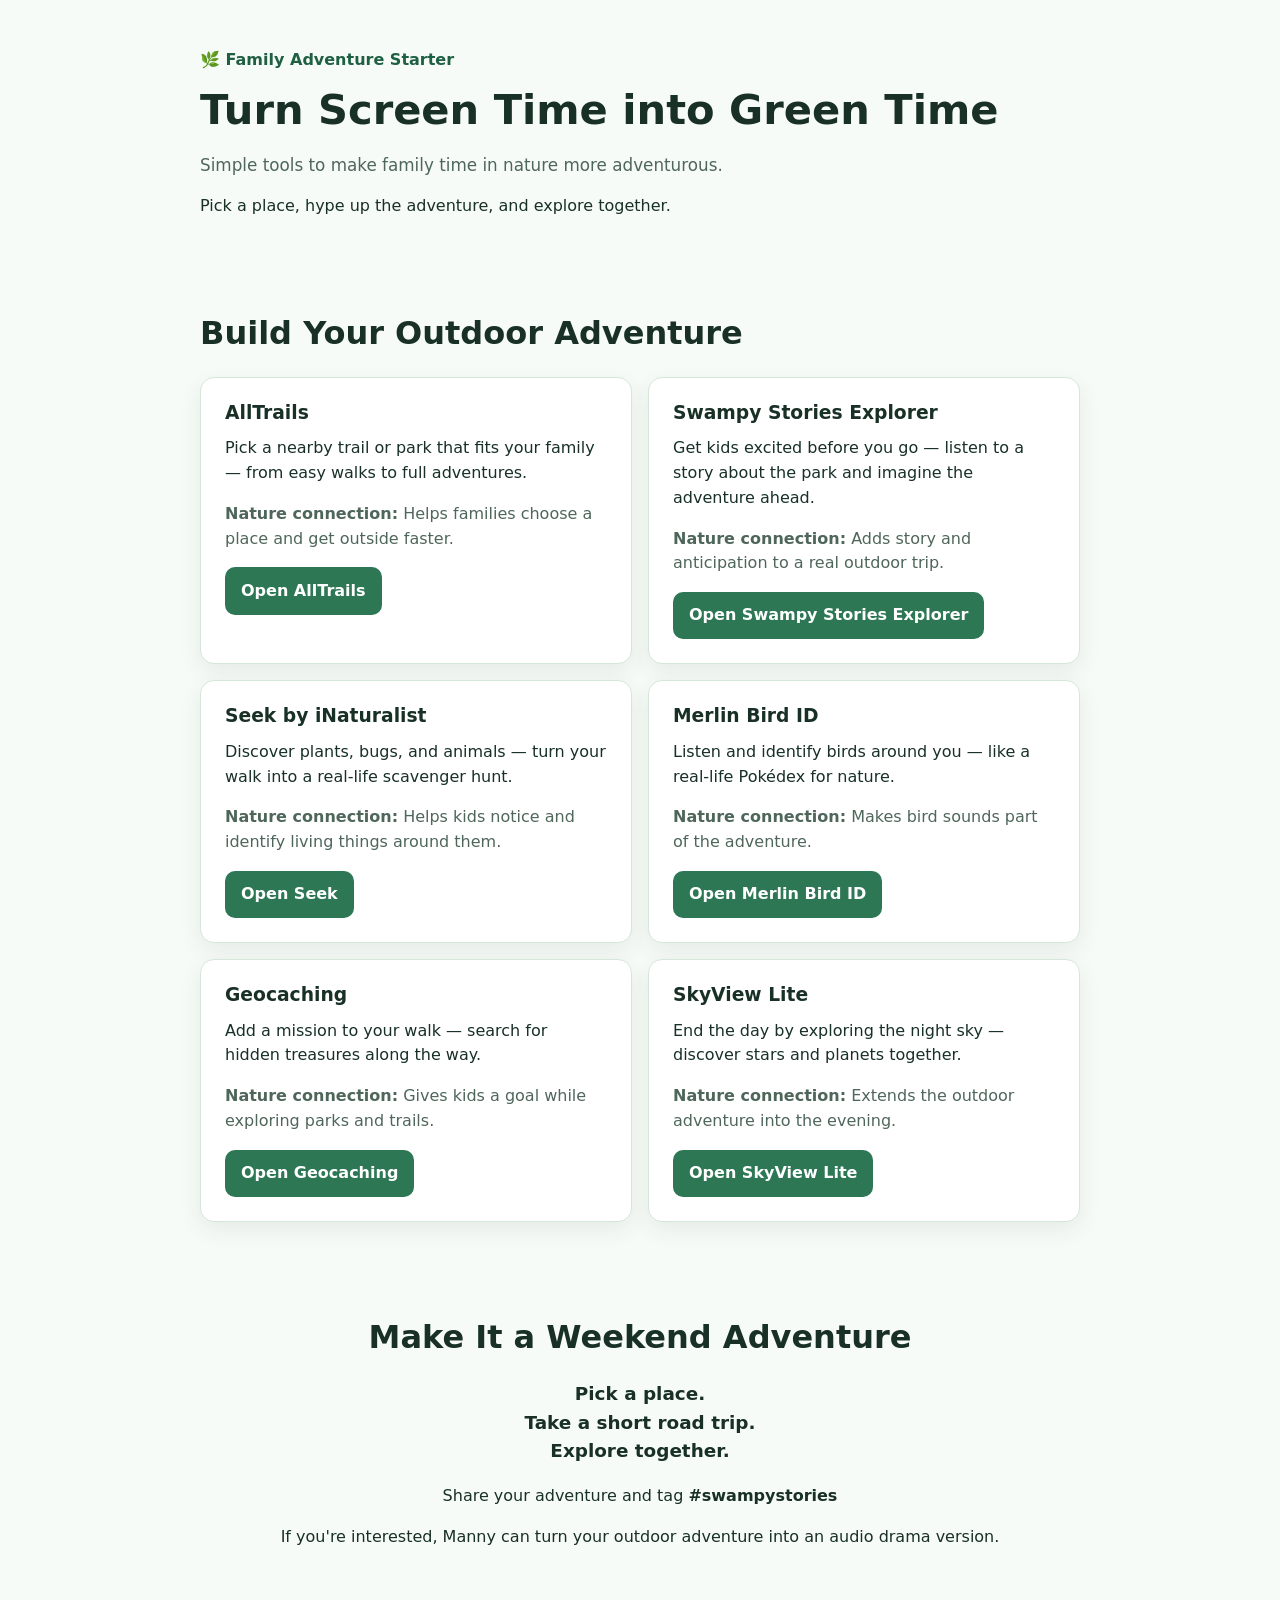
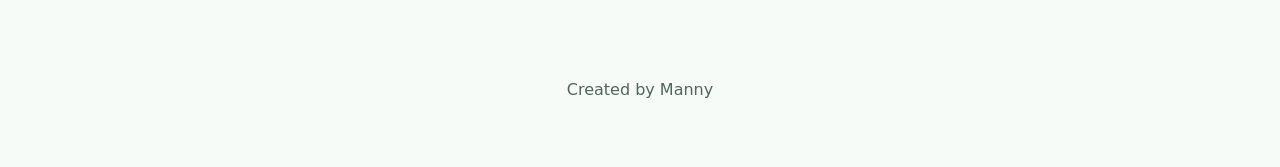
==== greentime/index.html @ 5a15d2e8 "Add greentime landing page for outdoor adventure campaign" ====
<!doctype html>
<html lang="en">
  <head>
    <meta charset="UTF-8" />
    <meta name="viewport" content="width=device-width, initial-scale=1.0" />
    <meta
      name="description"
      content="Simple tools to make family time in nature more adventurous."
    />
    <title>Turn Screen Time into Green Time</title>
    <link rel="stylesheet" href="styles.css" />
  </head>
  <body>
    <header class="hero">
      <div class="container">
        <!--
          QR CODE PLACEMENT (optional):
          Drop your QR image here later, for example:
          <img src="qr-greentime.png" alt="QR code for Green Time page" class="qr-code" />
        -->
        <p class="eyebrow">🌿 Family Adventure Starter</p>
        <h1>Turn Screen Time into Green Time</h1>
        <p class="subtitle">
          Simple tools to make family time in nature more adventurous.
        </p>
        <p class="intro">
          Pick a place, hype up the adventure, and explore together.
        </p>
      </div>
    </header>

    <main>
      <section class="apps" aria-labelledby="apps-heading">
        <div class="container">
          <h2 id="apps-heading">Build Your Outdoor Adventure</h2>

          <ul class="app-list">
            <li class="app-card">
              <h3>AllTrails</h3>
              <p>
                Pick a nearby trail or park that fits your family — from easy
                walks to full adventures.
              </p>
              <p class="nature-connection">
                <strong>Nature connection:</strong> Helps families choose a place
                and get outside faster.
              </p>
              <a
                class="button"
                href="https://www.alltrails.com/"
                target="_blank"
                rel="noopener noreferrer"
                >Open AllTrails</a
              >
            </li>

            <li class="app-card">
              <h3>Swampy Stories Explorer</h3>
              <p>
                Get kids excited before you go — listen to a story about the
                park and imagine the adventure ahead.
              </p>
              <p class="nature-connection">
                <strong>Nature connection:</strong> Adds story and anticipation to
                a real outdoor trip.
              </p>
              <a
                class="button"
                href="https://mannybuildstech.github.io/swampy-episode-explorer/"
                target="_blank"
                rel="noopener noreferrer"
                >Open Swampy Stories Explorer</a
              >
            </li>

            <li class="app-card">
              <h3>Seek by iNaturalist</h3>
              <p>
                Discover plants, bugs, and animals — turn your walk into a
                real-life scavenger hunt.
              </p>
              <p class="nature-connection">
                <strong>Nature connection:</strong> Helps kids notice and
                identify living things around them.
              </p>
              <a
                class="button"
                href="https://www.inaturalist.org/pages/seek_app"
                target="_blank"
                rel="noopener noreferrer"
                >Open Seek</a
              >
            </li>

            <li class="app-card">
              <h3>Merlin Bird ID</h3>
              <p>
                Listen and identify birds around you — like a real-life Pokédex
                for nature.
              </p>
              <p class="nature-connection">
                <strong>Nature connection:</strong> Makes bird sounds part of the
                adventure.
              </p>
              <a
                class="button"
                href="https://merlin.allaboutbirds.org/download/"
                target="_blank"
                rel="noopener noreferrer"
                >Open Merlin Bird ID</a
              >
            </li>

            <li class="app-card">
              <h3>Geocaching</h3>
              <p>
                Add a mission to your walk — search for hidden treasures along
                the way.
              </p>
              <p class="nature-connection">
                <strong>Nature connection:</strong> Gives kids a goal while
                exploring parks and trails.
              </p>
              <a
                class="button"
                href="https://www.geocaching.com/"
                target="_blank"
                rel="noopener noreferrer"
                >Open Geocaching</a
              >
            </li>

            <li class="app-card">
              <h3>SkyView Lite</h3>
              <p>
                End the day by exploring the night sky — discover stars and
                planets together.
              </p>
              <p class="nature-connection">
                <strong>Nature connection:</strong> Extends the outdoor
                adventure into the evening.
              </p>
              <a
                class="button"
                href="https://apps.apple.com/us/app/skyview-lite/id413936865"
                target="_blank"
                rel="noopener noreferrer"
                >Open SkyView Lite</a
              >
            </li>
          </ul>
        </div>
      </section>

      <section class="cta" aria-labelledby="cta-heading">
        <div class="container">
          <h2 id="cta-heading">Make It a Weekend Adventure</h2>
          <p class="cta-lines">Pick a place.<br />Take a short road trip.<br />Explore together.</p>
          <p>Share your adventure and tag <strong>#swampystories</strong></p>
          <p>
            If you're interested, Manny can turn your outdoor adventure into an
            audio drama version.
          </p>
        </div>
      </section>
    </main>

    <footer>
      <div class="container">
        <p>Created by Manny</p>
      </div>
    </footer>
  </body>
</html>
---- greentime/styles.css ----
:root {
  --bg: #f7fbf7;
  --surface: #ffffff;
  --text: #183026;
  --muted: #4f665b;
  --primary: #2d7755;
  --primary-dark: #1f5f42;
  --border: #d5e7db;

  --space-1: 0.5rem;
  --space-2: 0.75rem;
  --space-3: 1rem;
  --space-4: 1.5rem;
  --space-5: 2rem;
  --space-6: 3rem;

  --radius: 14px;
  --shadow: 0 8px 22px rgba(22, 52, 36, 0.08);
}

* {
  box-sizing: border-box;
}

body {
  margin: 0;
  font-family: Inter, system-ui, -apple-system, Segoe UI, Roboto, sans-serif;
  line-height: 1.55;
  color: var(--text);
  background: var(--bg);
}

.container {
  width: min(100% - 2rem, 880px);
  margin-inline: auto;
}

.hero,
.apps,
.cta,
footer {
  padding-block: var(--space-5);
}

.eyebrow {
  margin: 0 0 var(--space-2);
  color: var(--primary-dark);
  font-weight: 600;
}

h1,
h2,
h3 {
  line-height: 1.2;
  margin-top: 0;
}

h1 {
  font-size: clamp(1.8rem, 6vw, 2.6rem);
  margin-bottom: var(--space-2);
}

.subtitle {
  font-size: 1.05rem;
  color: var(--muted);
  margin-bottom: var(--space-2);
}

.intro {
  margin-bottom: 0;
}

h2 {
  font-size: clamp(1.35rem, 4.5vw, 2rem);
  margin-bottom: var(--space-4);
}

.app-list {
  margin: 0;
  padding: 0;
  list-style: none;
  display: grid;
  gap: var(--space-3);
}

.app-card {
  background: var(--surface);
  border: 1px solid var(--border);
  border-radius: var(--radius);
  padding: var(--space-4);
  box-shadow: var(--shadow);
}

.app-card h3 {
  margin-bottom: var(--space-2);
}

.app-card p {
  margin: 0 0 var(--space-3);
}

.nature-connection {
  color: var(--muted);
}

.button {
  display: inline-block;
  text-decoration: none;
  font-weight: 600;
  color: #fff;
  background: var(--primary);
  padding: 0.7rem 1rem;
  border-radius: 10px;
}

.button:hover,
.button:focus-visible {
  background: var(--primary-dark);
}

.cta {
  text-align: center;
}

.cta-lines {
  font-size: 1.15rem;
  font-weight: 600;
}

footer {
  text-align: center;
  color: var(--muted);
  padding-top: 0;
}

@media (min-width: 720px) {
  .hero,
  .apps,
  .cta,
  footer {
    padding-block: var(--space-6);
  }

  .app-list {
    grid-template-columns: 1fr 1fr;
  }
}
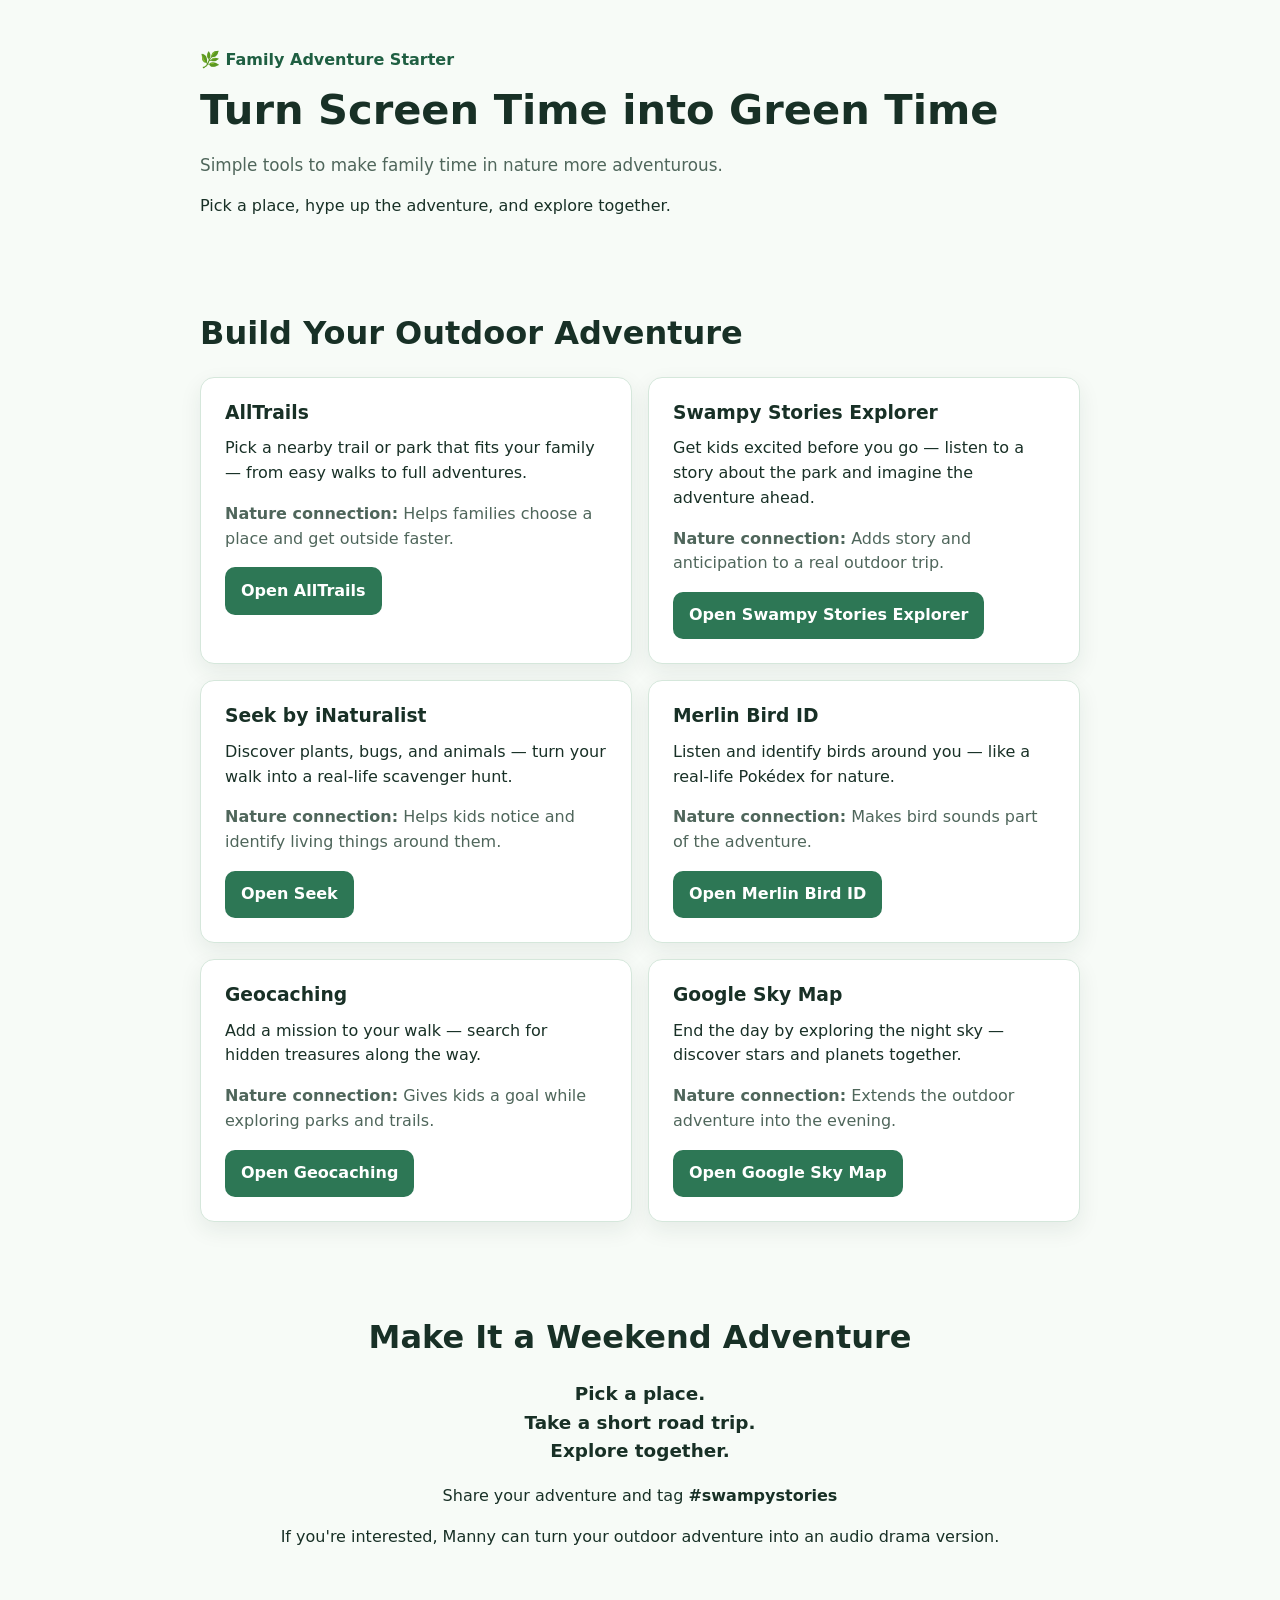
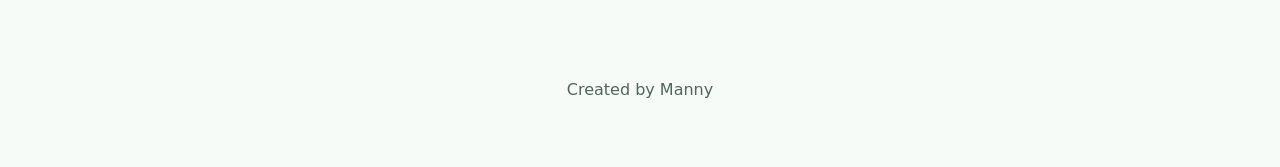
==== commit f7ffe801: "Switch Green Time sky app recommendation to Google Sky Map" ====
--- a/greentime/index.html
+++ b/greentime/index.html
@@ -131,7 +131,7 @@
             </li>
 
             <li class="app-card">
-              <h3>SkyView Lite</h3>
+              <h3>Google Sky Map</h3>
               <p>
                 End the day by exploring the night sky — discover stars and
                 planets together.
@@ -142,10 +142,10 @@
               </p>
               <a
                 class="button"
-                href="https://apps.apple.com/us/app/skyview-lite/id413936865"
+                href="https://play.google.com/store/apps/details?id=com.google.android.stardroid"
                 target="_blank"
                 rel="noopener noreferrer"
-                >Open SkyView Lite</a
+                >Open Google Sky Map</a
               >
             </li>
           </ul>
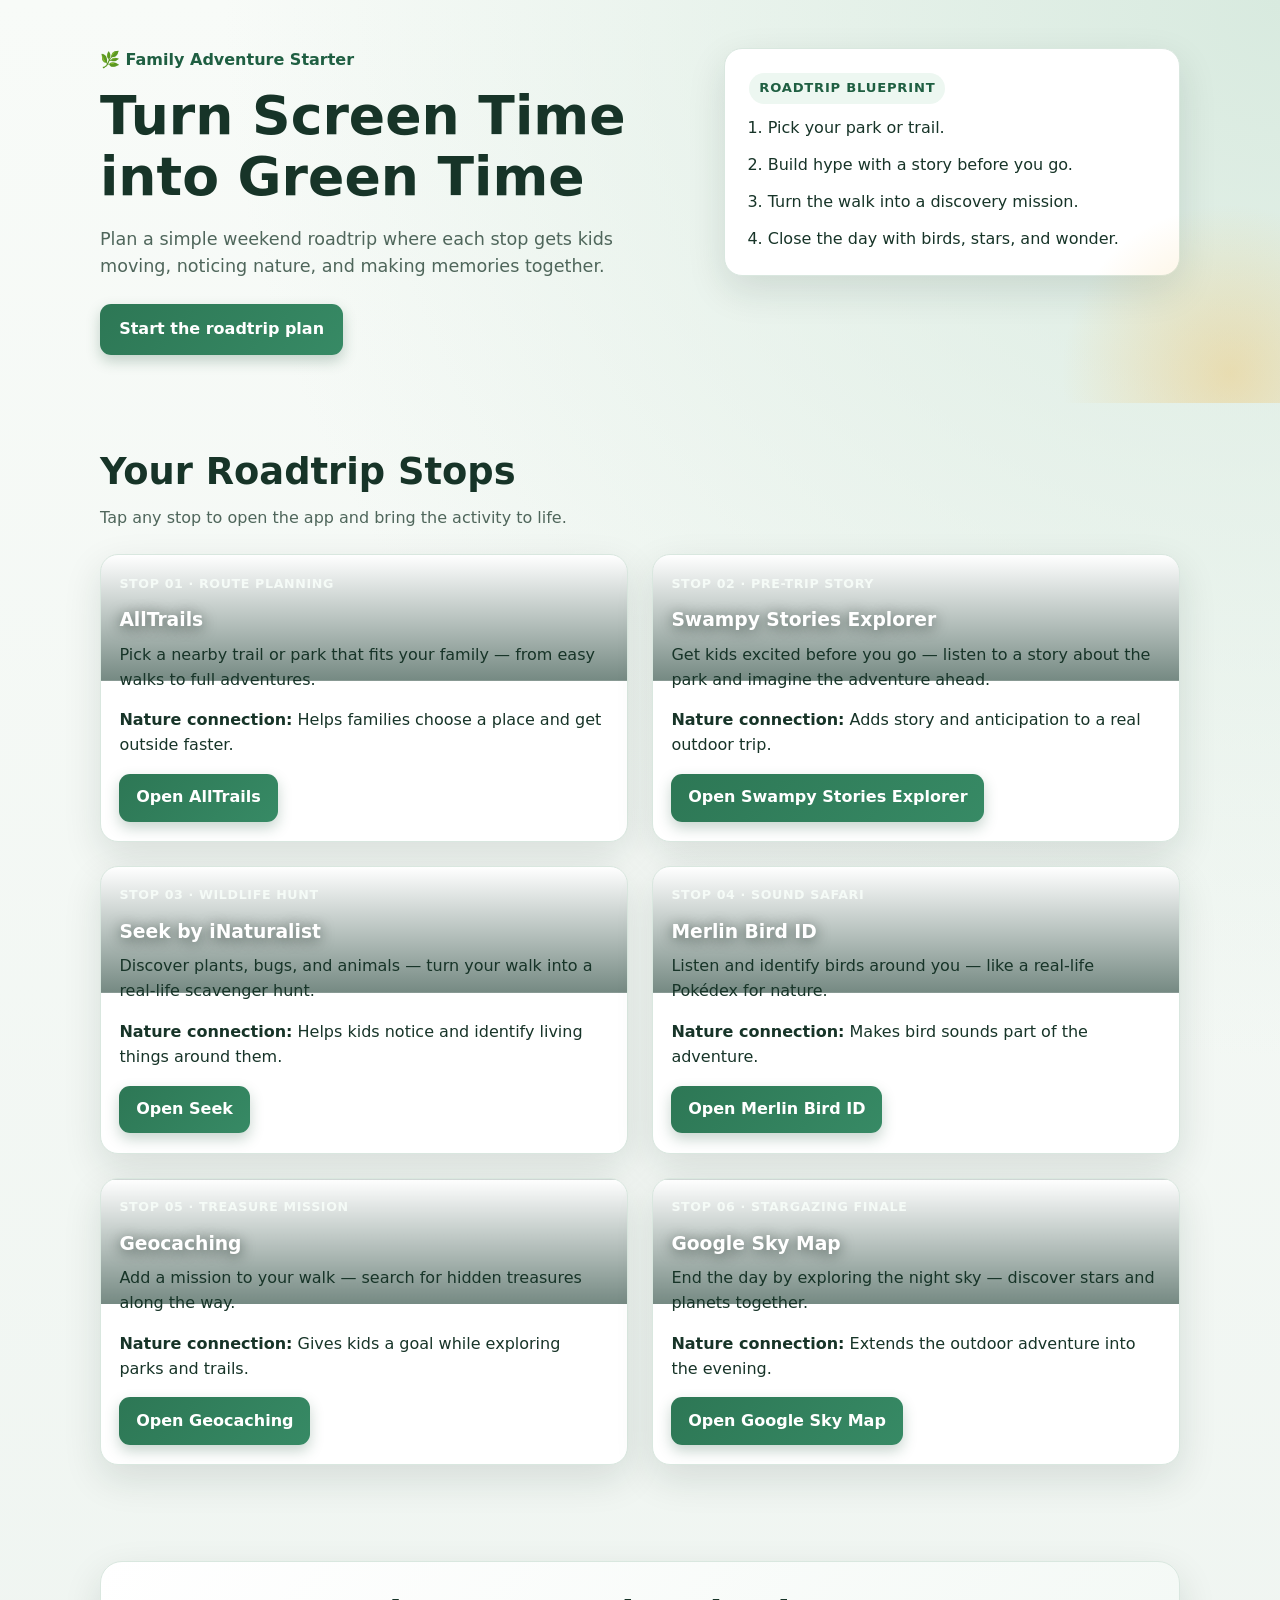
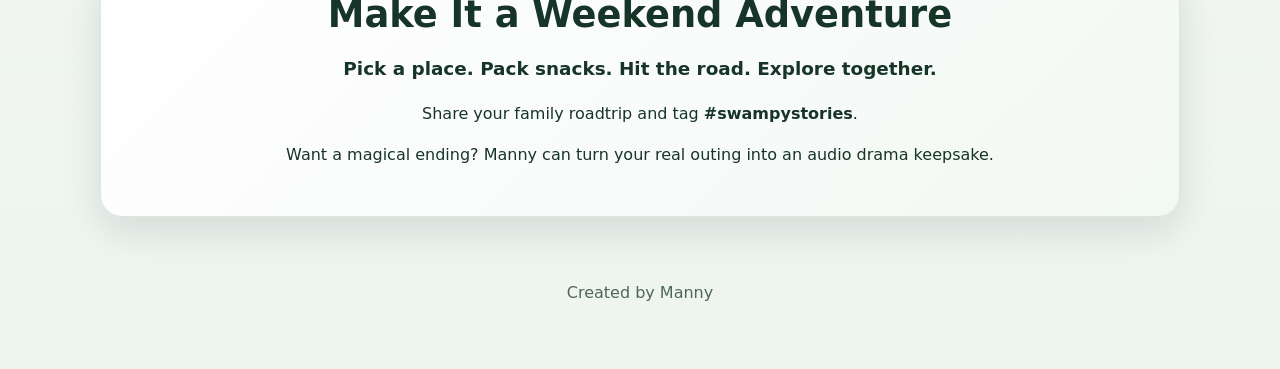
==== commit ee17d126: "Redesign green time page as roadtrip-style landing" ====
--- a/greentime/index.html
+++ b/greentime/index.html
@@ -5,37 +5,47 @@
     <meta name="viewport" content="width=device-width, initial-scale=1.0" />
     <meta
       name="description"
-      content="Simple tools to make family time in nature more adventurous."
+      content="A modern family roadtrip-style landing page for turning screen time into green time."
     />
     <title>Turn Screen Time into Green Time</title>
     <link rel="stylesheet" href="styles.css" />
   </head>
   <body>
     <header class="hero">
-      <div class="container">
-        <!--
-          QR CODE PLACEMENT (optional):
-          Drop your QR image here later, for example:
-          <img src="qr-greentime.png" alt="QR code for Green Time page" class="qr-code" />
-        -->
-        <p class="eyebrow">🌿 Family Adventure Starter</p>
-        <h1>Turn Screen Time into Green Time</h1>
-        <p class="subtitle">
-          Simple tools to make family time in nature more adventurous.
-        </p>
-        <p class="intro">
-          Pick a place, hype up the adventure, and explore together.
-        </p>
+      <div class="container hero-layout">
+        <div class="hero-copy">
+          <p class="eyebrow">🌿 Family Adventure Starter</p>
+          <h1>Turn Screen Time into Green Time</h1>
+          <p class="subtitle">
+            Plan a simple weekend roadtrip where each stop gets kids moving,
+            noticing nature, and making memories together.
+          </p>
+          <a class="button button-large" href="#roadtrip">Start the roadtrip plan</a>
+        </div>
+
+        <aside class="trip-card" aria-label="Roadtrip plan quick summary">
+          <p class="trip-label">Roadtrip Blueprint</p>
+          <ol>
+            <li>Pick your park or trail.</li>
+            <li>Build hype with a story before you go.</li>
+            <li>Turn the walk into a discovery mission.</li>
+            <li>Close the day with birds, stars, and wonder.</li>
+          </ol>
+        </aside>
       </div>
     </header>
 
     <main>
-      <section class="apps" aria-labelledby="apps-heading">
+      <section id="roadtrip" class="apps" aria-labelledby="apps-heading">
         <div class="container">
-          <h2 id="apps-heading">Build Your Outdoor Adventure</h2>
+          <h2 id="apps-heading">Your Roadtrip Stops</h2>
+          <p class="section-intro">
+            Tap any stop to open the app and bring the activity to life.
+          </p>
 
           <ul class="app-list">
-            <li class="app-card">
+            <li class="app-card" style="--card-image: url('https://images.unsplash.com/photo-1541963463532-d68292c34b19?auto=format&fit=crop&w=1200&q=80')">
+              <p class="stop-tag">Stop 01 · Route Planning</p>
               <h3>AllTrails</h3>
               <p>
                 Pick a nearby trail or park that fits your family — from easy
@@ -54,7 +64,8 @@
               >
             </li>
 
-            <li class="app-card">
+            <li class="app-card" style="--card-image: url('https://images.unsplash.com/photo-1516450360452-9312f5e86fc7?auto=format&fit=crop&w=1200&q=80')">
+              <p class="stop-tag">Stop 02 · Pre-Trip Story</p>
               <h3>Swampy Stories Explorer</h3>
               <p>
                 Get kids excited before you go — listen to a story about the
@@ -73,7 +84,8 @@
               >
             </li>
 
-            <li class="app-card">
+            <li class="app-card" style="--card-image: url('https://images.unsplash.com/photo-1472396961693-142e6e269027?auto=format&fit=crop&w=1200&q=80')">
+              <p class="stop-tag">Stop 03 · Wildlife Hunt</p>
               <h3>Seek by iNaturalist</h3>
               <p>
                 Discover plants, bugs, and animals — turn your walk into a
@@ -92,7 +104,8 @@
               >
             </li>
 
-            <li class="app-card">
+            <li class="app-card" style="--card-image: url('https://images.unsplash.com/photo-1444464666168-49d633b86797?auto=format&fit=crop&w=1200&q=80')">
+              <p class="stop-tag">Stop 04 · Sound Safari</p>
               <h3>Merlin Bird ID</h3>
               <p>
                 Listen and identify birds around you — like a real-life Pokédex
@@ -111,7 +124,8 @@
               >
             </li>
 
-            <li class="app-card">
+            <li class="app-card" style="--card-image: url('https://images.unsplash.com/photo-1501785888041-af3ef285b470?auto=format&fit=crop&w=1200&q=80')">
+              <p class="stop-tag">Stop 05 · Treasure Mission</p>
               <h3>Geocaching</h3>
               <p>
                 Add a mission to your walk — search for hidden treasures along
@@ -130,7 +144,8 @@
               >
             </li>
 
-            <li class="app-card">
+            <li class="app-card" style="--card-image: url('https://images.unsplash.com/photo-1419242902214-272b3f66ee7a?auto=format&fit=crop&w=1200&q=80')">
+              <p class="stop-tag">Stop 06 · Stargazing Finale</p>
               <h3>Google Sky Map</h3>
               <p>
                 End the day by exploring the night sky — discover stars and
@@ -155,11 +170,13 @@
       <section class="cta" aria-labelledby="cta-heading">
         <div class="container">
           <h2 id="cta-heading">Make It a Weekend Adventure</h2>
-          <p class="cta-lines">Pick a place.<br />Take a short road trip.<br />Explore together.</p>
-          <p>Share your adventure and tag <strong>#swampystories</strong></p>
+          <p class="cta-lines">
+            Pick a place. Pack snacks. Hit the road. Explore together.
+          </p>
+          <p>Share your family roadtrip and tag <strong>#swampystories</strong>.</p>
           <p>
-            If you're interested, Manny can turn your outdoor adventure into an
-            audio drama version.
+            Want a magical ending? Manny can turn your real outing into an
+            audio drama keepsake.
           </p>
         </div>
       </section>
--- a/greentime/styles.css
+++ b/greentime/styles.css
@@ -1,11 +1,12 @@
 :root {
-  --bg: #f7fbf7;
+  --bg: #eef4f0;
   --surface: #ffffff;
-  --text: #183026;
+  --text: #173428;
   --muted: #4f665b;
   --primary: #2d7755;
   --primary-dark: #1f5f42;
-  --border: #d5e7db;
+  --accent: #f2b84b;
+  --border: #d9e7df;
 
   --space-1: 0.5rem;
   --space-2: 0.75rem;
@@ -14,8 +15,8 @@
   --space-5: 2rem;
   --space-6: 3rem;
 
-  --radius: 14px;
-  --shadow: 0 8px 22px rgba(22, 52, 36, 0.08);
+  --radius: 18px;
+  --shadow: 0 14px 38px rgba(17, 44, 32, 0.12);
 }
 
 * {
@@ -27,11 +28,13 @@
   font-family: Inter, system-ui, -apple-system, Segoe UI, Roboto, sans-serif;
   line-height: 1.55;
   color: var(--text);
-  background: var(--bg);
+  background:
+    radial-gradient(circle at top right, #d8eadf 0%, transparent 45%),
+    linear-gradient(180deg, #f8fbf8 0%, var(--bg) 100%);
 }
 
 .container {
-  width: min(100% - 2rem, 880px);
+  width: min(100% - 2rem, 1080px);
   margin-inline: auto;
 }
 
@@ -39,40 +42,116 @@
 .apps,
 .cta,
 footer {
-  padding-block: var(--space-5);
+  padding-block: var(--space-6);
+}
+
+.hero {
+  position: relative;
+  overflow: hidden;
+}
+
+.hero::after {
+  content: "";
+  position: absolute;
+  inset: auto -120px -140px auto;
+  width: 340px;
+  height: 340px;
+  background: radial-gradient(circle, rgba(242, 184, 75, 0.35) 0%, rgba(242, 184, 75, 0) 70%);
+  pointer-events: none;
+}
+
+.hero-layout {
+  display: grid;
+  gap: var(--space-4);
+  align-items: start;
 }
 
 .eyebrow {
   margin: 0 0 var(--space-2);
   color: var(--primary-dark);
-  font-weight: 600;
+  font-weight: 700;
 }
 
 h1,
 h2,
 h3 {
-  line-height: 1.2;
+  line-height: 1.15;
   margin-top: 0;
 }
 
 h1 {
-  font-size: clamp(1.8rem, 6vw, 2.6rem);
+  font-size: clamp(2rem, 6vw, 3.35rem);
   margin-bottom: var(--space-2);
 }
 
 .subtitle {
-  font-size: 1.05rem;
+  font-size: 1.1rem;
   color: var(--muted);
+  max-width: 52ch;
+  margin-bottom: var(--space-4);
+}
+
+.button {
+  display: inline-block;
+  text-decoration: none;
+  font-weight: 700;
+  color: #fff;
+  background: linear-gradient(135deg, var(--primary), #378a65);
+  padding: 0.72rem 1.05rem;
+  border-radius: 11px;
+  box-shadow: 0 6px 14px rgba(32, 88, 61, 0.25);
+  transition: transform 0.2s ease, box-shadow 0.2s ease;
+}
+
+.button:hover,
+.button:focus-visible {
+  transform: translateY(-2px);
+  box-shadow: 0 10px 20px rgba(32, 88, 61, 0.3);
+  background: linear-gradient(135deg, var(--primary-dark), #2a7b57);
+}
+
+.button-large {
+  padding: 0.82rem 1.2rem;
+}
+
+.trip-card {
+  background: var(--surface);
+  border: 1px solid var(--border);
+  border-radius: var(--radius);
+  padding: var(--space-4);
+  box-shadow: var(--shadow);
+}
+
+.trip-label {
+  display: inline-block;
+  margin: 0 0 var(--space-2);
+  font-size: 0.82rem;
+  font-weight: 700;
+  letter-spacing: 0.06em;
+  text-transform: uppercase;
+  color: var(--primary-dark);
+  background: #edf7f1;
+  border-radius: 999px;
+  padding: 0.34rem 0.62rem;
+}
+
+.trip-card ol {
+  margin: 0;
+  padding-left: 1.15rem;
+  display: grid;
+  gap: var(--space-2);
+}
+
+.apps h2,
+.cta h2 {
+  font-size: clamp(1.45rem, 4vw, 2.3rem);
   margin-bottom: var(--space-2);
 }
 
-.intro {
-  margin-bottom: 0;
-}
-
-h2 {
-  font-size: clamp(1.35rem, 4.5vw, 2rem);
+.section-intro {
+  margin-top: 0;
   margin-bottom: var(--space-4);
+  color: var(--muted);
 }
 
 .app-list {
@@ -80,51 +159,73 @@
   padding: 0;
   list-style: none;
   display: grid;
-  gap: var(--space-3);
+  gap: var(--space-4);
 }
 
 .app-card {
+  position: relative;
+  isolation: isolate;
+  overflow: hidden;
   background: var(--surface);
   border: 1px solid var(--border);
   border-radius: var(--radius);
-  padding: var(--space-4);
+  padding: 1.15rem 1.15rem 1.2rem;
   box-shadow: var(--shadow);
+}
+
+.app-card::before {
+  content: "";
+  position: absolute;
+  inset: 0 0 56% 0;
+  background-image: linear-gradient(180deg, rgba(0, 0, 0, 0) 0%, rgba(17, 52, 40, 0.58) 100%), var(--card-image);
+  background-size: cover;
+  background-position: center;
+  z-index: -1;
+}
+
+.stop-tag {
+  margin: 0 0 0.5rem;
+  color: #f5fbf7;
+  font-size: 0.79rem;
+  font-weight: 700;
+  letter-spacing: 0.05em;
+  text-transform: uppercase;
 }
 
 .app-card h3 {
   margin-bottom: var(--space-2);
+  color: #ffffff;
+  text-shadow: 0 2px 14px rgba(8, 22, 16, 0.65);
 }
 
 .app-card p {
   margin: 0 0 var(--space-3);
 }
 
+.app-card p:nth-of-type(2),
 .nature-connection {
-  color: var(--muted);
-}
-
-.button {
-  display: inline-block;
-  text-decoration: none;
-  font-weight: 600;
-  color: #fff;
-  background: var(--primary);
-  padding: 0.7rem 1rem;
-  border-radius: 10px;
-}
-
-.button:hover,
-.button:focus-visible {
-  background: var(--primary-dark);
+  color: var(--text);
+}
+
+.nature-connection {
+  margin-top: auto;
 }
 
 .cta {
   text-align: center;
 }
 
+.cta .container {
+  background: linear-gradient(135deg, #ffffff, #f2f8f4);
+  border: 1px solid var(--border);
+  border-radius: calc(var(--radius) + 4px);
+  box-shadow: var(--shadow);
+  padding: var(--space-5);
+}
+
 .cta-lines {
   font-size: 1.15rem;
-  font-weight: 600;
+  font-weight: 700;
 }
 
 footer {
@@ -133,15 +234,48 @@
   padding-top: 0;
 }
 
-@media (min-width: 720px) {
+@media (min-width: 860px) {
+  .hero-layout {
+    grid-template-columns: 1.3fr 1fr;
+    gap: var(--space-5);
+  }
+
+  .app-list {
+    grid-template-columns: 1fr 1fr;
+  }
+}
+
+@media (max-width: 640px) {
   .hero,
   .apps,
   .cta,
   footer {
-    padding-block: var(--space-6);
-  }
-
-  .app-list {
-    grid-template-columns: 1fr 1fr;
-  }
-}
+    padding-block: var(--space-4);
+  }
+
+  .container {
+    width: min(100% - 1.25rem, 1080px);
+  }
+
+  .app-card {
+    padding: 1rem;
+  }
+
+  .app-card::before {
+    inset: 0 0 50% 0;
+  }
+
+  .button {
+    display: block;
+    width: 100%;
+    text-align: center;
+  }
+
+  .cta .container {
+    padding: var(--space-4);
+  }
+
+  .cta-lines {
+    font-size: 1.05rem;
+  }
+}
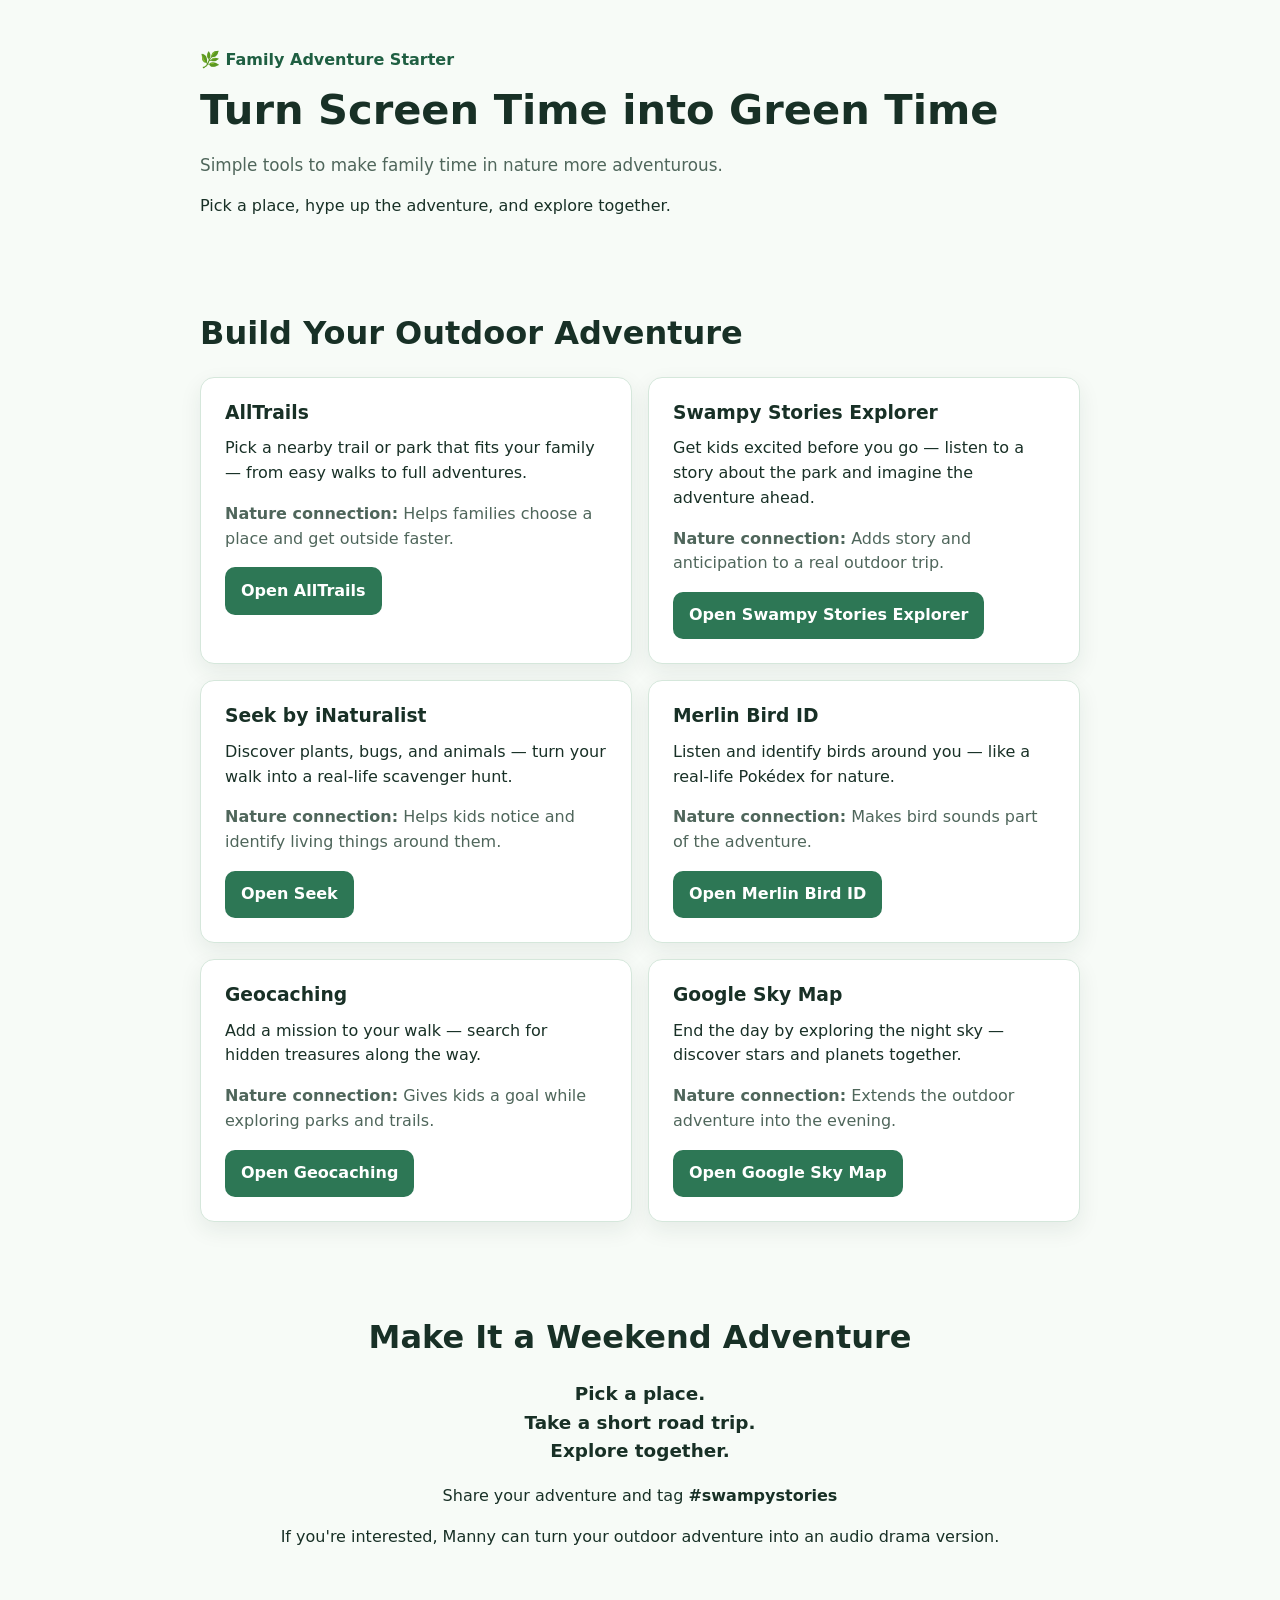
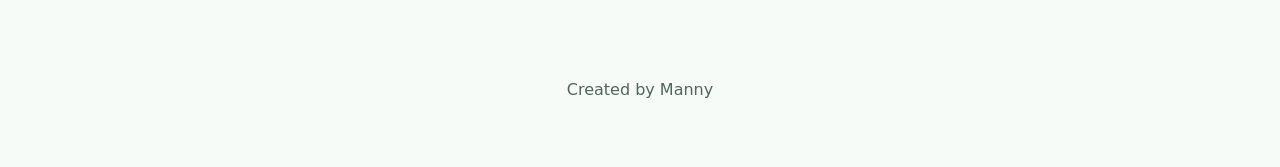
==== commit aaa09548: "Revert "Redesign green time page as roadtrip-style landing" This reverts commit ee17d126c792785890d3" ====
--- a/greentime/index.html
+++ b/greentime/index.html
@@ -5,47 +5,37 @@
     <meta name="viewport" content="width=device-width, initial-scale=1.0" />
     <meta
       name="description"
-      content="A modern family roadtrip-style landing page for turning screen time into green time."
+      content="Simple tools to make family time in nature more adventurous."
     />
     <title>Turn Screen Time into Green Time</title>
     <link rel="stylesheet" href="styles.css" />
   </head>
   <body>
     <header class="hero">
-      <div class="container hero-layout">
-        <div class="hero-copy">
-          <p class="eyebrow">🌿 Family Adventure Starter</p>
-          <h1>Turn Screen Time into Green Time</h1>
-          <p class="subtitle">
-            Plan a simple weekend roadtrip where each stop gets kids moving,
-            noticing nature, and making memories together.
-          </p>
-          <a class="button button-large" href="#roadtrip">Start the roadtrip plan</a>
-        </div>
-
-        <aside class="trip-card" aria-label="Roadtrip plan quick summary">
-          <p class="trip-label">Roadtrip Blueprint</p>
-          <ol>
-            <li>Pick your park or trail.</li>
-            <li>Build hype with a story before you go.</li>
-            <li>Turn the walk into a discovery mission.</li>
-            <li>Close the day with birds, stars, and wonder.</li>
-          </ol>
-        </aside>
+      <div class="container">
+        <!--
+          QR CODE PLACEMENT (optional):
+          Drop your QR image here later, for example:
+          <img src="qr-greentime.png" alt="QR code for Green Time page" class="qr-code" />
+        -->
+        <p class="eyebrow">🌿 Family Adventure Starter</p>
+        <h1>Turn Screen Time into Green Time</h1>
+        <p class="subtitle">
+          Simple tools to make family time in nature more adventurous.
+        </p>
+        <p class="intro">
+          Pick a place, hype up the adventure, and explore together.
+        </p>
       </div>
     </header>
 
     <main>
-      <section id="roadtrip" class="apps" aria-labelledby="apps-heading">
+      <section class="apps" aria-labelledby="apps-heading">
         <div class="container">
-          <h2 id="apps-heading">Your Roadtrip Stops</h2>
-          <p class="section-intro">
-            Tap any stop to open the app and bring the activity to life.
-          </p>
+          <h2 id="apps-heading">Build Your Outdoor Adventure</h2>
 
           <ul class="app-list">
-            <li class="app-card" style="--card-image: url('https://images.unsplash.com/photo-1541963463532-d68292c34b19?auto=format&fit=crop&w=1200&q=80')">
-              <p class="stop-tag">Stop 01 · Route Planning</p>
+            <li class="app-card">
               <h3>AllTrails</h3>
               <p>
                 Pick a nearby trail or park that fits your family — from easy
@@ -64,8 +54,7 @@
               >
             </li>
 
-            <li class="app-card" style="--card-image: url('https://images.unsplash.com/photo-1516450360452-9312f5e86fc7?auto=format&fit=crop&w=1200&q=80')">
-              <p class="stop-tag">Stop 02 · Pre-Trip Story</p>
+            <li class="app-card">
               <h3>Swampy Stories Explorer</h3>
               <p>
                 Get kids excited before you go — listen to a story about the
@@ -84,8 +73,7 @@
               >
             </li>
 
-            <li class="app-card" style="--card-image: url('https://images.unsplash.com/photo-1472396961693-142e6e269027?auto=format&fit=crop&w=1200&q=80')">
-              <p class="stop-tag">Stop 03 · Wildlife Hunt</p>
+            <li class="app-card">
               <h3>Seek by iNaturalist</h3>
               <p>
                 Discover plants, bugs, and animals — turn your walk into a
@@ -104,8 +92,7 @@
               >
             </li>
 
-            <li class="app-card" style="--card-image: url('https://images.unsplash.com/photo-1444464666168-49d633b86797?auto=format&fit=crop&w=1200&q=80')">
-              <p class="stop-tag">Stop 04 · Sound Safari</p>
+            <li class="app-card">
               <h3>Merlin Bird ID</h3>
               <p>
                 Listen and identify birds around you — like a real-life Pokédex
@@ -124,8 +111,7 @@
               >
             </li>
 
-            <li class="app-card" style="--card-image: url('https://images.unsplash.com/photo-1501785888041-af3ef285b470?auto=format&fit=crop&w=1200&q=80')">
-              <p class="stop-tag">Stop 05 · Treasure Mission</p>
+            <li class="app-card">
               <h3>Geocaching</h3>
               <p>
                 Add a mission to your walk — search for hidden treasures along
@@ -144,8 +130,7 @@
               >
             </li>
 
-            <li class="app-card" style="--card-image: url('https://images.unsplash.com/photo-1419242902214-272b3f66ee7a?auto=format&fit=crop&w=1200&q=80')">
-              <p class="stop-tag">Stop 06 · Stargazing Finale</p>
+            <li class="app-card">
               <h3>Google Sky Map</h3>
               <p>
                 End the day by exploring the night sky — discover stars and
@@ -170,13 +155,11 @@
       <section class="cta" aria-labelledby="cta-heading">
         <div class="container">
           <h2 id="cta-heading">Make It a Weekend Adventure</h2>
-          <p class="cta-lines">
-            Pick a place. Pack snacks. Hit the road. Explore together.
-          </p>
-          <p>Share your family roadtrip and tag <strong>#swampystories</strong>.</p>
+          <p class="cta-lines">Pick a place.<br />Take a short road trip.<br />Explore together.</p>
+          <p>Share your adventure and tag <strong>#swampystories</strong></p>
           <p>
-            Want a magical ending? Manny can turn your real outing into an
-            audio drama keepsake.
+            If you're interested, Manny can turn your outdoor adventure into an
+            audio drama version.
           </p>
         </div>
       </section>
--- a/greentime/styles.css
+++ b/greentime/styles.css
@@ -1,12 +1,11 @@
 :root {
-  --bg: #eef4f0;
+  --bg: #f7fbf7;
   --surface: #ffffff;
-  --text: #173428;
+  --text: #183026;
   --muted: #4f665b;
   --primary: #2d7755;
   --primary-dark: #1f5f42;
-  --accent: #f2b84b;
-  --border: #d9e7df;
+  --border: #d5e7db;
 
   --space-1: 0.5rem;
   --space-2: 0.75rem;
@@ -15,8 +14,8 @@
   --space-5: 2rem;
   --space-6: 3rem;
 
-  --radius: 18px;
-  --shadow: 0 14px 38px rgba(17, 44, 32, 0.12);
+  --radius: 14px;
+  --shadow: 0 8px 22px rgba(22, 52, 36, 0.08);
 }
 
 * {
@@ -28,13 +27,11 @@
   font-family: Inter, system-ui, -apple-system, Segoe UI, Roboto, sans-serif;
   line-height: 1.55;
   color: var(--text);
-  background:
-    radial-gradient(circle at top right, #d8eadf 0%, transparent 45%),
-    linear-gradient(180deg, #f8fbf8 0%, var(--bg) 100%);
+  background: var(--bg);
 }
 
 .container {
-  width: min(100% - 2rem, 1080px);
+  width: min(100% - 2rem, 880px);
   margin-inline: auto;
 }
 
@@ -42,79 +39,51 @@
 .apps,
 .cta,
 footer {
-  padding-block: var(--space-6);
-}
-
-.hero {
-  position: relative;
-  overflow: hidden;
-}
-
-.hero::after {
-  content: "";
-  position: absolute;
-  inset: auto -120px -140px auto;
-  width: 340px;
-  height: 340px;
-  background: radial-gradient(circle, rgba(242, 184, 75, 0.35) 0%, rgba(242, 184, 75, 0) 70%);
-  pointer-events: none;
-}
-
-.hero-layout {
-  display: grid;
-  gap: var(--space-4);
-  align-items: start;
+  padding-block: var(--space-5);
 }
 
 .eyebrow {
   margin: 0 0 var(--space-2);
   color: var(--primary-dark);
-  font-weight: 700;
+  font-weight: 600;
 }
 
 h1,
 h2,
 h3 {
-  line-height: 1.15;
+  line-height: 1.2;
   margin-top: 0;
 }
 
 h1 {
-  font-size: clamp(2rem, 6vw, 3.35rem);
+  font-size: clamp(1.8rem, 6vw, 2.6rem);
   margin-bottom: var(--space-2);
 }
 
 .subtitle {
-  font-size: 1.1rem;
+  font-size: 1.05rem;
   color: var(--muted);
-  max-width: 52ch;
+  margin-bottom: var(--space-2);
+}
+
+.intro {
+  margin-bottom: 0;
+}
+
+h2 {
+  font-size: clamp(1.35rem, 4.5vw, 2rem);
   margin-bottom: var(--space-4);
 }
 
-.button {
-  display: inline-block;
-  text-decoration: none;
-  font-weight: 700;
-  color: #fff;
-  background: linear-gradient(135deg, var(--primary), #378a65);
-  padding: 0.72rem 1.05rem;
-  border-radius: 11px;
-  box-shadow: 0 6px 14px rgba(32, 88, 61, 0.25);
-  transition: transform 0.2s ease, box-shadow 0.2s ease;
+.app-list {
+  margin: 0;
+  padding: 0;
+  list-style: none;
+  display: grid;
+  gap: var(--space-3);
 }
 
-.button:hover,
-.button:focus-visible {
-  transform: translateY(-2px);
-  box-shadow: 0 10px 20px rgba(32, 88, 61, 0.3);
-  background: linear-gradient(135deg, var(--primary-dark), #2a7b57);
-}
-
-.button-large {
-  padding: 0.82rem 1.2rem;
-}
-
-.trip-card {
+.app-card {
   background: var(--surface);
   border: 1px solid var(--border);
   border-radius: var(--radius);
@@ -122,110 +91,40 @@
   box-shadow: var(--shadow);
 }
 
-.trip-label {
-  display: inline-block;
-  margin: 0 0 var(--space-2);
-  font-size: 0.82rem;
-  font-weight: 700;
-  letter-spacing: 0.06em;
-  text-transform: uppercase;
-  color: var(--primary-dark);
-  background: #edf7f1;
-  border-radius: 999px;
-  padding: 0.34rem 0.62rem;
-}
-
-.trip-card ol {
-  margin: 0;
-  padding-left: 1.15rem;
-  display: grid;
-  gap: var(--space-2);
-}
-
-.apps h2,
-.cta h2 {
-  font-size: clamp(1.45rem, 4vw, 2.3rem);
-  margin-bottom: var(--space-2);
-}
-
-.section-intro {
-  margin-top: 0;
-  margin-bottom: var(--space-4);
-  color: var(--muted);
-}
-
-.app-list {
-  margin: 0;
-  padding: 0;
-  list-style: none;
-  display: grid;
-  gap: var(--space-4);
-}
-
-.app-card {
-  position: relative;
-  isolation: isolate;
-  overflow: hidden;
-  background: var(--surface);
-  border: 1px solid var(--border);
-  border-radius: var(--radius);
-  padding: 1.15rem 1.15rem 1.2rem;
-  box-shadow: var(--shadow);
-}
-
-.app-card::before {
-  content: "";
-  position: absolute;
-  inset: 0 0 56% 0;
-  background-image: linear-gradient(180deg, rgba(0, 0, 0, 0) 0%, rgba(17, 52, 40, 0.58) 100%), var(--card-image);
-  background-size: cover;
-  background-position: center;
-  z-index: -1;
-}
-
-.stop-tag {
-  margin: 0 0 0.5rem;
-  color: #f5fbf7;
-  font-size: 0.79rem;
-  font-weight: 700;
-  letter-spacing: 0.05em;
-  text-transform: uppercase;
-}
-
 .app-card h3 {
   margin-bottom: var(--space-2);
-  color: #ffffff;
-  text-shadow: 0 2px 14px rgba(8, 22, 16, 0.65);
 }
 
 .app-card p {
   margin: 0 0 var(--space-3);
 }
 
-.app-card p:nth-of-type(2),
 .nature-connection {
-  color: var(--text);
+  color: var(--muted);
 }
 
-.nature-connection {
-  margin-top: auto;
+.button {
+  display: inline-block;
+  text-decoration: none;
+  font-weight: 600;
+  color: #fff;
+  background: var(--primary);
+  padding: 0.7rem 1rem;
+  border-radius: 10px;
+}
+
+.button:hover,
+.button:focus-visible {
+  background: var(--primary-dark);
 }
 
 .cta {
   text-align: center;
 }
 
-.cta .container {
-  background: linear-gradient(135deg, #ffffff, #f2f8f4);
-  border: 1px solid var(--border);
-  border-radius: calc(var(--radius) + 4px);
-  box-shadow: var(--shadow);
-  padding: var(--space-5);
-}
-
 .cta-lines {
   font-size: 1.15rem;
-  font-weight: 700;
+  font-weight: 600;
 }
 
 footer {
@@ -234,16 +133,19 @@
   padding-top: 0;
 }
 
-@media (min-width: 860px) {
-  .hero-layout {
-    grid-template-columns: 1.3fr 1fr;
-    gap: var(--space-5);
+@media (min-width: 720px) {
+  .hero,
+  .apps,
+  .cta,
+  footer {
+    padding-block: var(--space-6);
   }
 
   .app-list {
     grid-template-columns: 1fr 1fr;
   }
 }
+
 
 @media (max-width: 640px) {
   .hero,
@@ -254,15 +156,11 @@
   }
 
   .container {
-    width: min(100% - 1.25rem, 1080px);
+    width: min(100% - 1.25rem, 880px);
   }
 
   .app-card {
-    padding: 1rem;
-  }
-
-  .app-card::before {
-    inset: 0 0 50% 0;
+    padding: var(--space-3);
   }
 
   .button {
@@ -271,10 +169,6 @@
     text-align: center;
   }
 
-  .cta .container {
-    padding: var(--space-4);
-  }
-
   .cta-lines {
     font-size: 1.05rem;
   }
